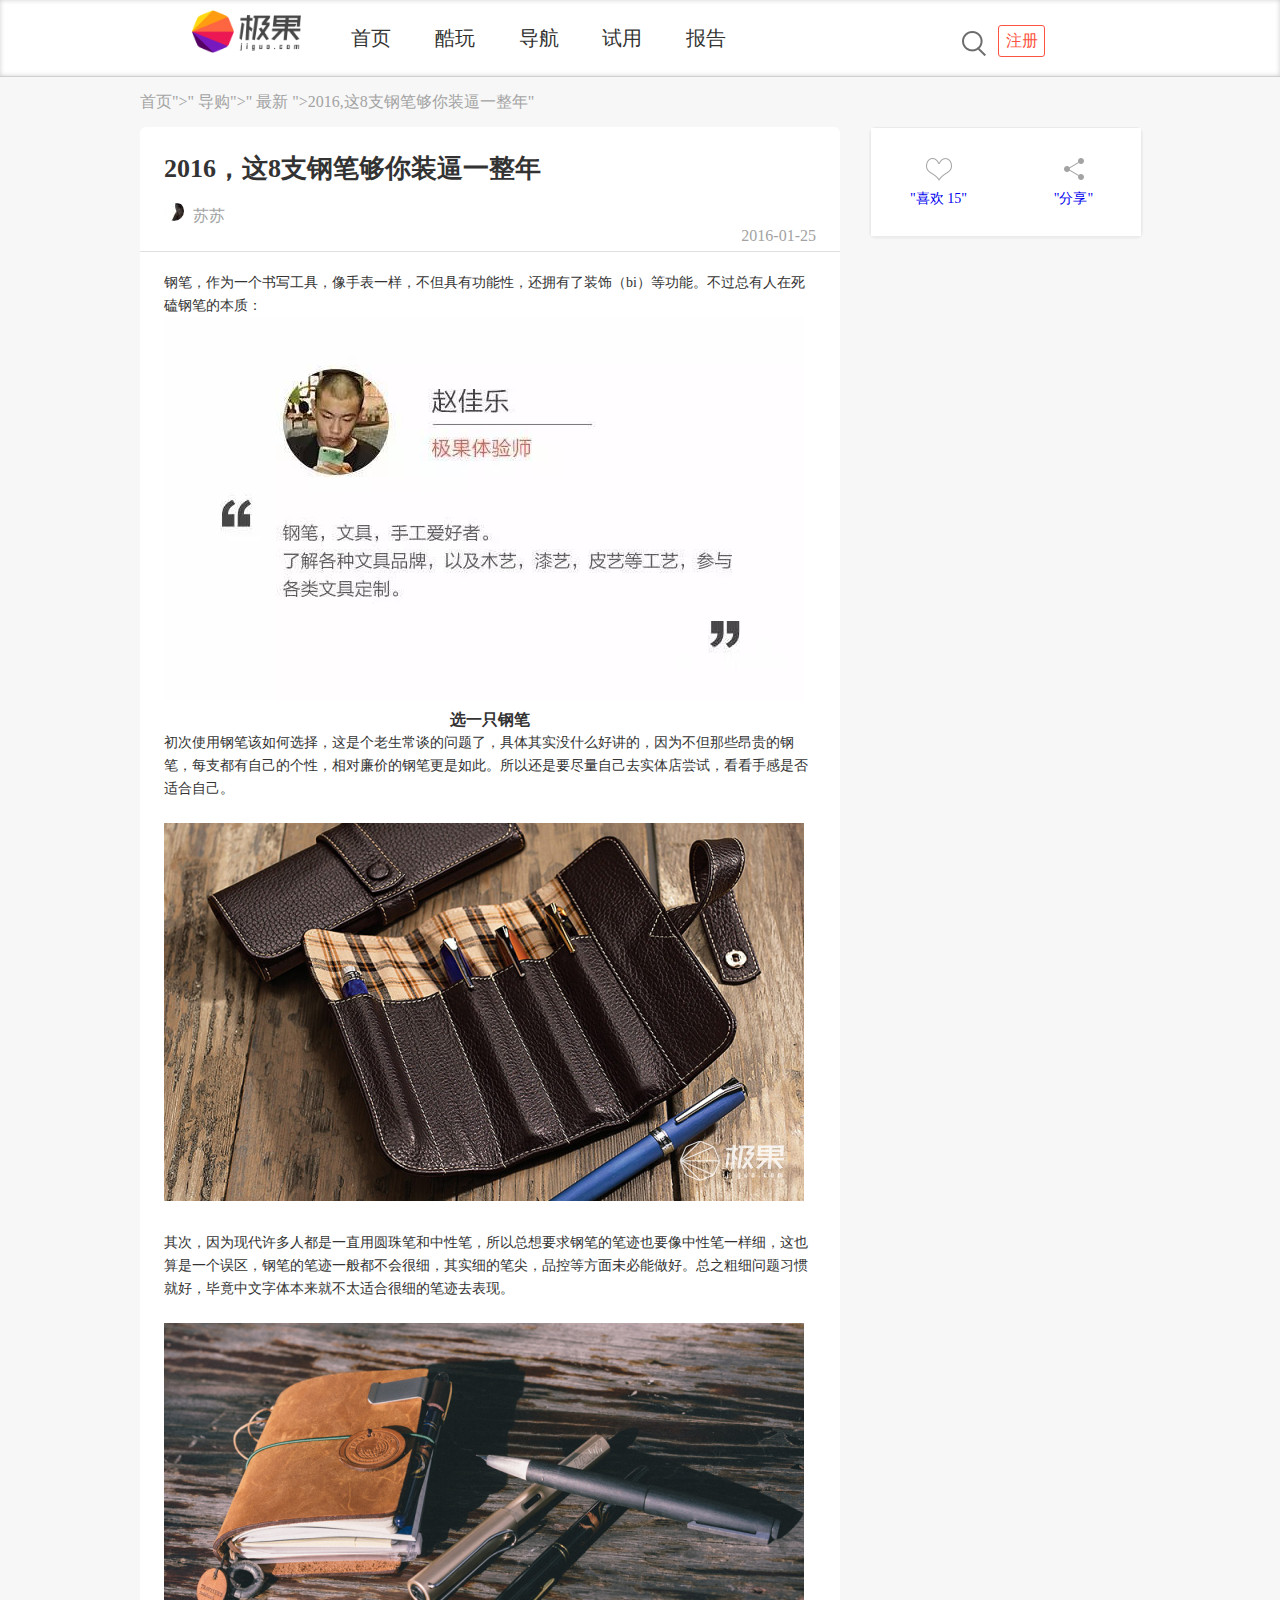
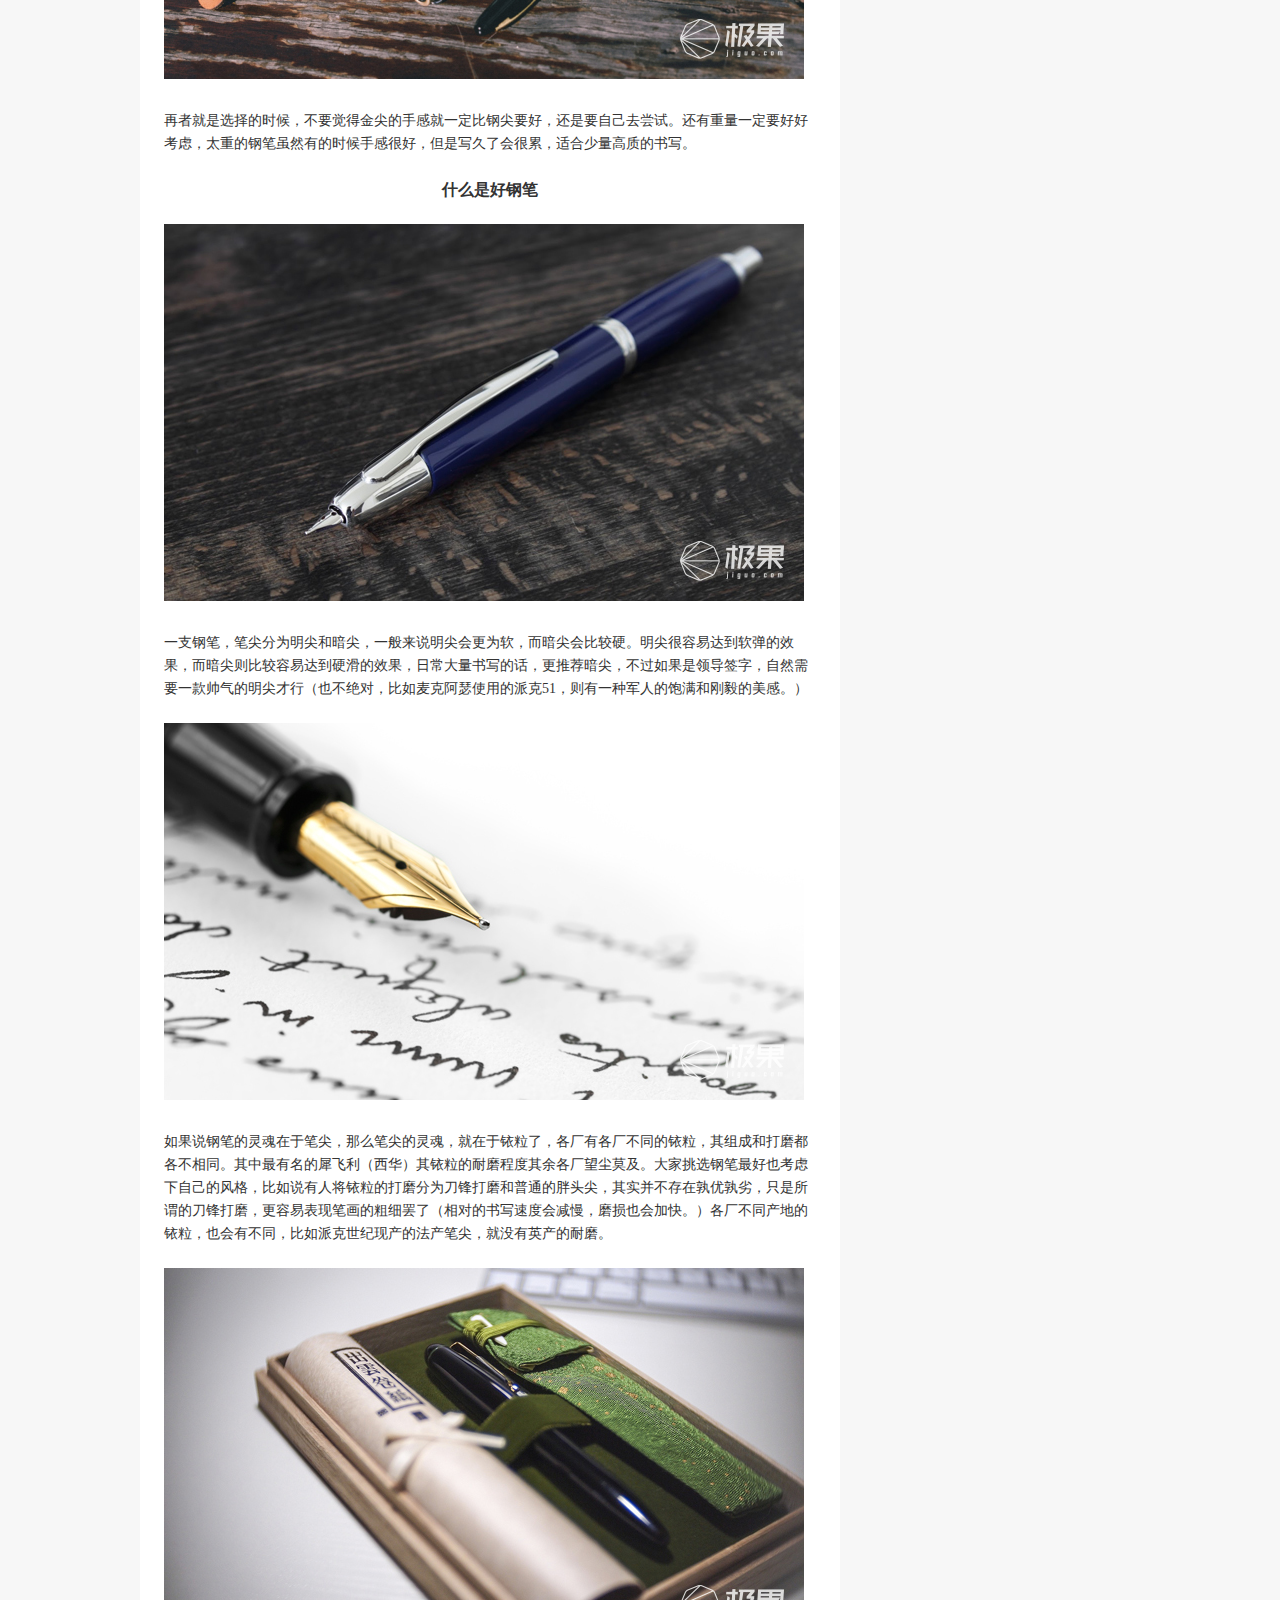
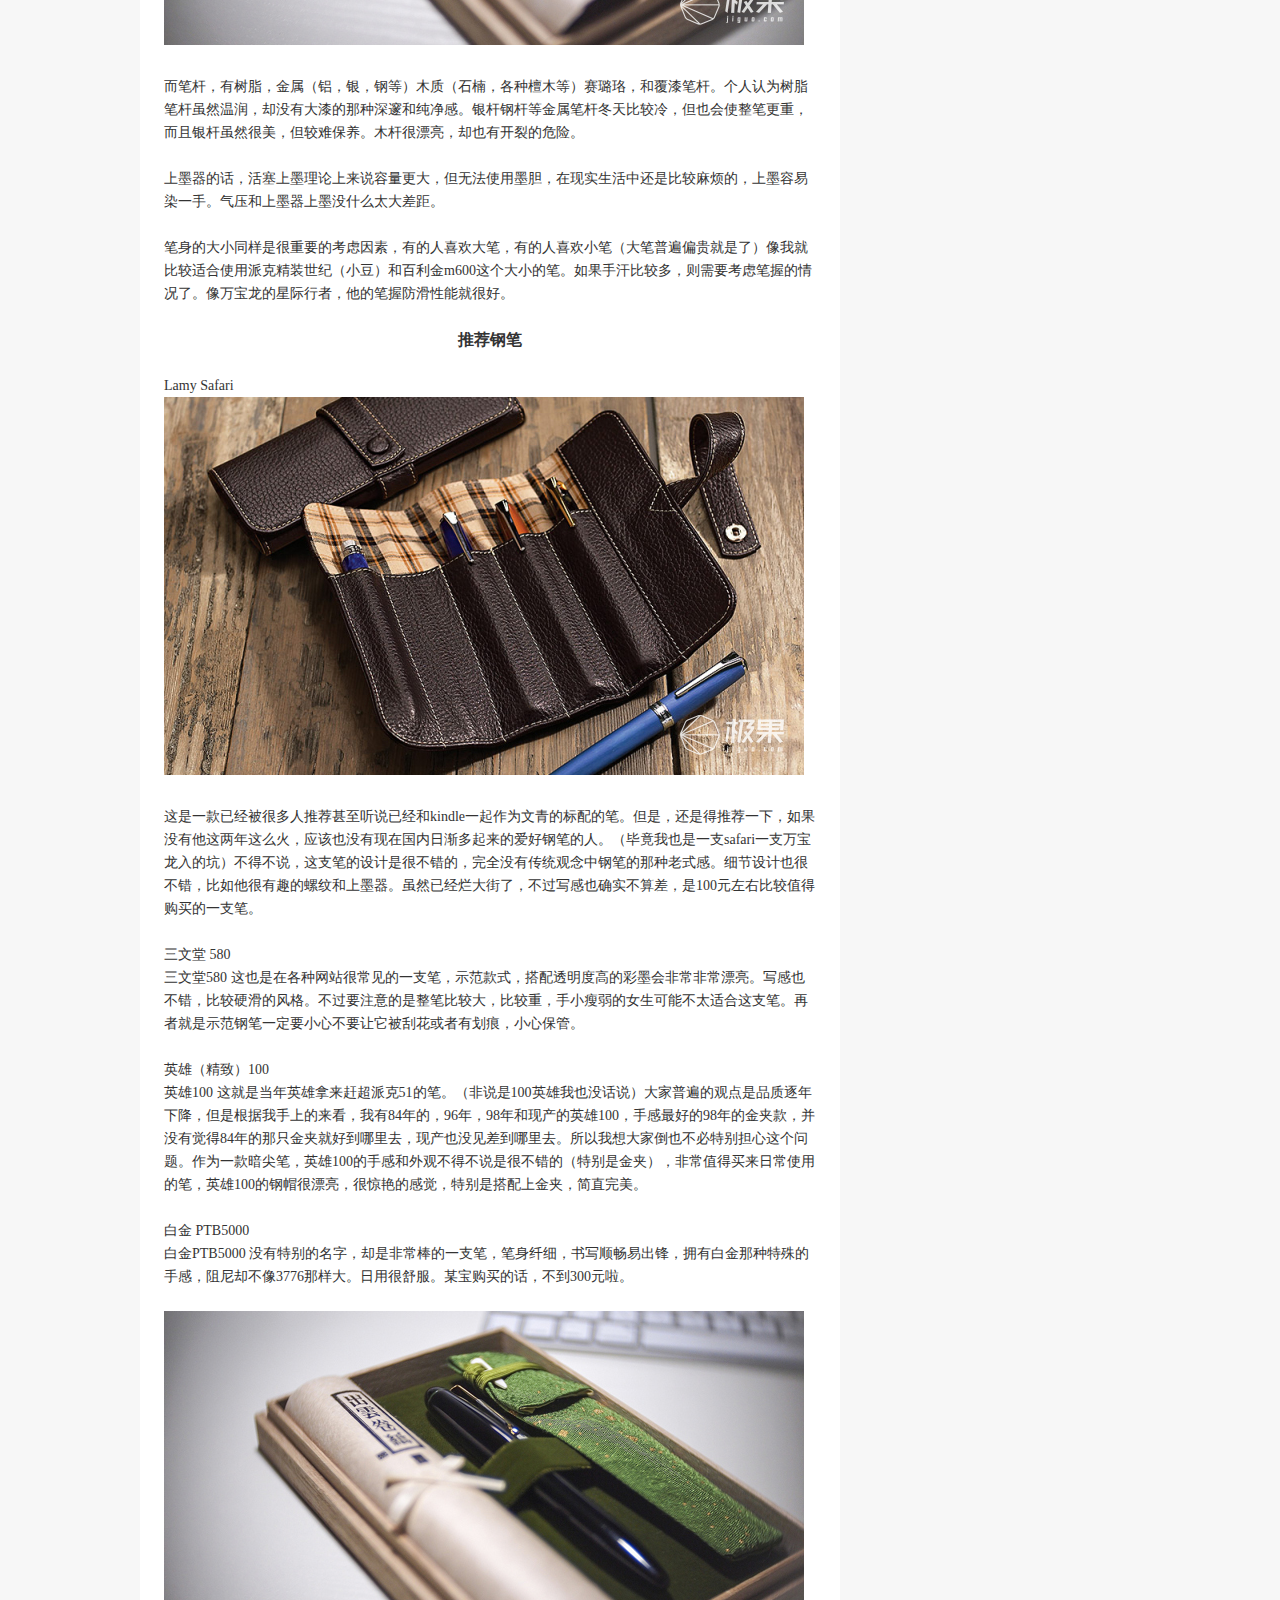
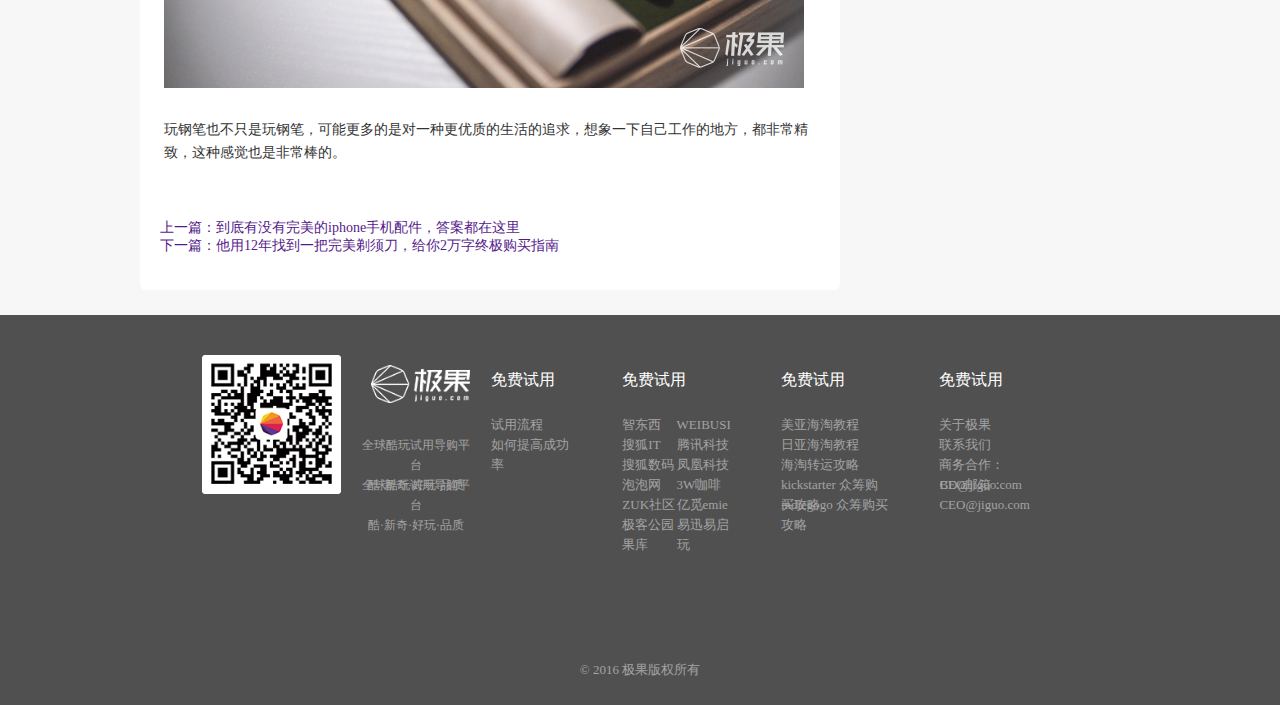
==== detail.html @ 45bd3908 "'静态'" ====
<!DOCTYPE html>
<html lang="en">

<head>
    <meta charset="UTF-8">
    <meta http-equiv="X-UA-Compatible" content="IE=edge">
    <meta name="viewport" content="width=device-width, initial-scale=1.0">
    <title>Document</title>
    <link rel="stylesheet" href="css/public_/header.css">
    <link rel="stylesheet" href="css/public_/footer.css">
    <link rel="stylesheet" href="css/detail/detail.css">
</head>

<body>
    <!-- 头部 -->
    <div class="header">
        <div>
            <div><a href="#"><img src="img/logonew.png" alt=""></a></div>
            <div>
                <ul>
                    <li><a href="#">首页</a></li>
                    <li><a href="#">酷玩</a></li>
                    <li><a href="#">导航</a></li>
                    <li><a href="#">试用</a></li>
                    <li><a href="#">报告</a></li>
                </ul>
            </div>
            <div>
                <div><a href="#"><img src="../img/search.png" alt=""></a></div>
                <!-- 当登录时a标签隐藏,显示用户名 -->
                <div><a href="../regist.html">注册</a><span class="username"></span></div>
            </div>
        </div>
    </div>
    <section class="box">
        <div class="wrap">
            <div class="bread">
                <a href="index.html">首页</a>">"
                <a href="guid.html">导购</a>">"
                <a href="guid.html">最新</a>
                ">2016,这8支钢笔够你装逼一整年"
            </div>
            <div class="detail">
                <article class="listInfo">
                    <aside class="top-info">
                        <h1>2016，这8支钢笔够你装逼一整年</h1>
                        <div class="btm">
                            <div class="userInfo">
                                <span class="avt"></span>
                                <span>苏苏</span>
                            </div>
                            <div class="right">2016-01-25</div>
                        </div>
                    </aside>
                    <div class="article">
                        <p>钢笔，作为一个书写工具，像手表一样，不但具有功能性，还拥有了装饰（bi）等功能。不过总有人在死磕钢笔的本质：</p>
                        <p><img src="img/detail.jpg"></p>
                        <p class="f16 acenter"><b>选一只钢笔</b></p>
                        <p>初次使用钢笔该如何选择，这是个老生常谈的问题了，具体其实没什么好讲的，因为不但那些昂贵的钢笔，每支都有自己的个性，相对廉价的钢笔更是如此。所以还是要尽量自己去实体店尝试，看看手感是否适合自己。
                        </p>
                        <p>&nbsp;</p>
                        <p><img src="img/detail1.jpg"></p>
                        <p>&nbsp;</p>
                        <p>其次，因为现代许多人都是一直用圆珠笔和中性笔，所以总想要求钢笔的笔迹也要像中性笔一样细，这也算是一个误区，钢笔的笔迹一般都不会很细，其实细的笔尖，品控等方面未必能做好。总之粗细问题习惯就好，毕竟中文字体本来就不太适合很细的笔迹去表现。
                        </p>
                        <p>&nbsp;</p>
                        <p><img src="img/detail2.jpg"></p>
                        <p>&nbsp;</p>
                        <p>再者就是选择的时候，不要觉得金尖的手感就一定比钢尖要好，还是要自己去尝试。还有重量一定要好好考虑，太重的钢笔虽然有的时候手感很好，但是写久了会很累，适合少量高质的书写。</p>
                        <p>&nbsp;</p>
                        <p class="f16"><b>什么是好钢笔</b></p>
                        <p>&nbsp;</p>
                        <p><img src="img/detail3.jpg"></p>
                        <p>&nbsp;</p>
                        <p>一支钢笔，笔尖分为明尖和暗尖，一般来说明尖会更为软，而暗尖会比较硬。明尖很容易达到软弹的效果，而暗尖则比较容易达到硬滑的效果，日常大量书写的话，更推荐暗尖，不过如果是领导签字，自然需要一款帅气的明尖才行（也不绝对，比如麦克阿瑟使用的派克51，则有一种军人的饱满和刚毅的美感。）
                        </p>
                        <p>&nbsp;</p>
                        <p><img src="img/detail4.jpg"></p>
                        <p>&nbsp;</p>
                        <p>如果说钢笔的灵魂在于笔尖，那么笔尖的灵魂，就在于铱粒了，各厂有各厂不同的铱粒，其组成和打磨都各不相同。其中最有名的犀飞利（西华）其铱粒的耐磨程度其余各厂望尘莫及。大家挑选钢笔最好也考虑下自己的风格，比如说有人将铱粒的打磨分为刀锋打磨和普通的胖头尖，其实并不存在孰优孰劣，只是所谓的刀锋打磨，更容易表现笔画的粗细罢了（相对的书写速度会减慢，磨损也会加快。）各厂不同产地的铱粒，也会有不同，比如派克世纪现产的法产笔尖，就没有英产的耐磨。
                        </p>
                        <p>&nbsp;</p>
                        <p><img src="img/detail5.jpg"></p>
                        <p>&nbsp;</p>
                        <p>而笔杆，有树脂，金属（铝，银，钢等）木质（石楠，各种檀木等）赛璐珞，和覆漆笔杆。个人认为树脂笔杆虽然温润，却没有大漆的那种深邃和纯净感。银杆钢杆等金属笔杆冬天比较冷，但也会使整笔更重，而且银杆虽然很美，但较难保养。木杆很漂亮，却也有开裂的危险。
                        </p>
                        <p>&nbsp;</p>
                        <p>上墨器的话，活塞上墨理论上来说容量更大，但无法使用墨胆，在现实生活中还是比较麻烦的，上墨容易染一手。气压和上墨器上墨没什么太大差距。</p>
                        <p>&nbsp;</p>
                        <p>笔身的大小同样是很重要的考虑因素，有的人喜欢大笔，有的人喜欢小笔（大笔普遍偏贵就是了）像我就比较适合使用派克精装世纪（小豆）和百利金m600这个大小的笔。如果手汗比较多，则需要考虑笔握的情况了。像万宝龙的星际行者，他的笔握防滑性能就很好。
                        </p>
                        <p>&nbsp;</p>
                        <p class="f16 acenter"><b>推荐钢笔</b></p>
                        <p>&nbsp;</p>
                        <p>Lamy Safari</p>
                        <p><img src="img/detail1.jpg"></p>
                        <p>&nbsp;</p>
                        <p>这是一款已经被很多人推荐甚至听说已经和kindle一起作为文青的标配的笔。但是，还是得推荐一下，如果没有他这两年这么火，应该也没有现在国内日渐多起来的爱好钢笔的人。（毕竟我也是一支safari一支万宝龙入的坑）不得不说，这支笔的设计是很不错的，完全没有传统观念中钢笔的那种老式感。细节设计也很不错，比如他很有趣的螺纹和上墨器。虽然已经烂大街了，不过写感也确实不算差，是100元左右比较值得购买的一支笔。
                        </p>
                        <p>&nbsp;</p>
                        <p>三文堂 580</p>
                        <p>三文堂580
                            这也是在各种网站很常见的一支笔，示范款式，搭配透明度高的彩墨会非常非常漂亮。写感也不错，比较硬滑的风格。不过要注意的是整笔比较大，比较重，手小瘦弱的女生可能不太适合这支笔。再者就是示范钢笔一定要小心不要让它被刮花或者有划痕，小心保管。
                        </p>
                        <p>&nbsp;</p>
                        <p>英雄（精致）100</p>
                        <p>英雄100
                            这就是当年英雄拿来赶超派克51的笔。（非说是100英雄我也没话说）大家普遍的观点是品质逐年下降，但是根据我手上的来看，我有84年的，96年，98年和现产的英雄100，手感最好的98年的金夹款，并没有觉得84年的那只金夹就好到哪里去，现产也没见差到哪里去。所以我想大家倒也不必特别担心这个问题。作为一款暗尖笔，英雄100的手感和外观不得不说是很不错的（特别是金夹），非常值得买来日常使用的笔，英雄100的钢帽很漂亮，很惊艳的感觉，特别是搭配上金夹，简直完美。
                        </p>
                        <p>&nbsp;</p>
                        <p>白金 PTB5000</p>
                        <p>白金PTB5000 没有特别的名字，却是非常棒的一支笔，笔身纤细，书写顺畅易出锋，拥有白金那种特殊的手感，阻尼却不像3776那样大。日用很舒服。某宝购买的话，不到300元啦。</p>
                        <p>&nbsp;</p>
                        <p><img src="img/detail5.jpg"></p>
                        <p>&nbsp;</p>
                        <p>玩钢笔也不只是玩钢笔，可能更多的是对一种更优质的生活的追求，想象一下自己工作的地方，都非常精致，这种感觉也是非常棒的。</p>
                    </div>
                    <ul class="article-btm">
                        <li><a href=>上一篇：到底有没有完美的iphone手机配件，答案都在这里</a></li>
                        <li><a href=>下一篇：他用12年找到一把完美剃须刀，给你2万字终极购买指南</a></li>
                    </ul>
                </article>
                <aside class="listR">
                    <dl class="detailFeel">
                        <dd>
                            <a href="#">
                                "喜欢 15"
                            </a>
                        </dd>
                        <dd>
                            <a href="#">
                                "分享"
                            </a>
                        </dd>
                    </dl>
                </aside>
            </div>
        </div>
    </section>
    <!-- 尾部 -->
    <footer>
        <ul class="footer_main">
            <li><img src="img/code.png" alt=""></li>
            <li>
                <div class="title"><img src="img/logoImg.jpg" alt=""></div>
                <p>全球酷玩试用导购平台<br>
                    酷·新奇·好玩·品质</p>
                <p>全球酷玩试用导购平台<br>
                    酷·新奇·好玩·品质</p>
            </li>
            <li>
                <div class="top">免费试用</div>
                <ul class="text">
                    <li>试用流程</li>
                    <li>如何提高成功率</li>
                </ul>
            </li>
            <li>
                <!-- 智东西WEIBUSI
搜狐IT腾讯科技
搜狐数码凤凰科技
凤凰数码PConline
泡泡网3W咖啡
ZUK社区亿觅emie
极客公园易迅易启玩
果库 -->
                <div class="top">免费试用</div>
                <ul class="text">
                    <li><span>智东西</span><span>WEIBUSI</span> </li>
                    <li><span>搜狐IT</span><span>腾讯科技</span> </li>
                    <li><span>搜狐数码</span><span>凤凰科技</span> </li>
                    <li><span>泡泡网</span><span>3W咖啡</span> </li>
                    <li><span>ZUK社区</span><span>亿觅emie</span> </li>
                    <li><span>极客公园</span><span>易迅易启玩</span> </li>
                    <li><span>果库</span><span></span> </li>
                    <li></li>
                    <li></li>
                    <li></li>
                </ul>

            </li>
            <li>
                <div class="top">免费试用</div>
                <ul class="text">
                    <!-- 美亚海淘教程
日亚海淘教程
海淘转运攻略
kickstarter 众筹购买攻略
indiegogo 众筹购买攻略 -->
                    <li>美亚海淘教程</li>
                    <li>日亚海淘教程</li>
                    <li>海淘转运攻略</li>
                    <li>kickstarter&nbsp;众筹购买攻略</li>
                    <li>indiegogo&nbsp;众筹购买攻略</li>
                </ul>
            </li>
            <li>
                <div class="top">免费试用</div>
                <ul class="text">
                    <!-- 关于极果
联系我们
商务合作：BD@jiguo.com
CEO邮箱：CEO@jiguo.com -->
                    <li>关于极果</li>
                    <li>联系我们</li>
                    <li>商务合作：BD@jiguo.com</li>
                    <li>CEO邮箱：CEO@jiguo.com </li>
                </ul>
            </li>

        </ul>
        <p>&copy; 2016 极果版权所有</p>
    </footer>
</body>

</html>
---- css/public_/header.css ----
/* 头部 */
* {
  margin: 0;
  padding: 0;
  list-style: none;
  text-decoration: none;
}
.username{
  font-size: 12px;
  
}
.header {
  width: 100%;
  height: 76px;
  border-bottom: 1px solid #cecfcf;
  box-shadow: 0 0 5px #cecfcf inset;
}
.header > div {
  width: 70%;
  height: 100%;
  margin: 0 auto;
  display: flex;
}
.header > div > div:nth-of-type(1) {
  width: 15%;
}
.header > div > div:nth-of-type(1) > a > img {
  margin-top: 10px;
  width: 81%;
  cursor: pointer;
}
.header > div > div:nth-of-type(1) > a > img:hover {
  animation: logo 0.8s ease-in-out infinite;
}
@keyframes logo {
  100% {
    opacity: 0.5;
  }
}
.header > div > div:nth-of-type(2) {
  width: 65%;
  justify-content: flex-start;
}
.header > div > div:nth-of-type(2) > ul {
  width: 100%;
  display: flex;
  line-height: 76px;
  padding-left: 25px;
  box-sizing: border-box;
  justify-content: flex-start;
}
.header > div > div:nth-of-type(2) > ul > li {
  width: 15%;
  font-size: 20px;
}
.header > div > div:nth-of-type(2) > ul > li > a {
  color: #333;
}
.header > div > div:nth-of-type(2) > ul > li > a:hover {
  color: #fe5341;
}
.header > div > div:nth-of-type(2) > ul .ac {
  color: #fe5341;
}
.header > div > div:nth-of-type(3) {
  width: 20%;
  display: flex;
}
.header > div > div:nth-of-type(3) > div {
  flex: 1;
}
.header > div > div:nth-of-type(3) > div:nth-of-type(1) {
  position: relative;
}
.header > div > div:nth-of-type(3) > div:nth-of-type(1) > a > img {
  position: absolute;
  top: 31px;
  left: 53px;
  transition: all 0.08s ease;
}
.header > div > div:nth-of-type(3) > div:nth-of-type(1) > a > img:hover {
  transform: scale(1.2);
}
.header > div > div:nth-of-type(3) > div:nth-of-type(2) {
  padding-top: 25px;
  box-sizing: border-box;
}
.header > div > div:nth-of-type(3) > div:nth-of-type(2) > a {
  display: inline-block;
  width: 50%;
  height: 30px;
  text-align: center;
  line-height: 30px;
  border-radius: 3px;
  color: #fe5341;
  border: 1px #fe5341 solid;
  display: block;
}
.header > div > div:nth-of-type(3) > div:nth-of-type(2) > a:hover {
  color: white;
  background-color: #fe5341;
}
---- css/public_/footer.css ----
/* 尾部 */
* {
  margin: 0;
  padding: 0;
  list-style: none;
  text-decoration: none;
}
footer {
  width: 100%;
  height: 350px;
  padding-top: 40px;
  background-color: #505050;
  /*  // 版心80% */
}
footer .footer_main {
  width: 70%;
  height: 300px;
  margin: 0 auto;
  display: flex;
  flex-direction: row;
  justify-content: space-between;
}
footer .footer_main > li {
  flex: 1;
  margin-right: 10px;
  margin-left: 10px;
}
footer .footer_main > li > img {
  width: 100%;
  box-sizing: border-box;
}
footer .footer_main > li > .top {
  width: 100%;
  color: #FFF;
  padding-top: 10px;
  height: 60px;
  box-sizing: border-box;
  line-height: 30px;
}
footer .footer_main > li .text {
  width: 100%;
  box-sizing: border-box;
  height: 240px ;
  font-size: 13px;
  color: #a3a3a3;
}
footer .footer_main > li .text > li {
  height: 20px;
  line-height: 20px;
  display: flex;
  padding-right: 30px;
}
footer .footer_main > li .text > li > span {
  flex: 1;
}
footer .footer_main > li:nth-of-type(2) {
  text-align: center;
  flex: 0.8;
}
footer .footer_main > li:nth-of-type(2) .title {
  width: 100%;
  height: 80px;
}
footer .footer_main > li:nth-of-type(2) .title > img {
  padding: 10px;
  width: 90%;
}
footer .footer_main > li:nth-of-type(2) p {
  color: #a3a3a3;
  height: 40px;
  font-size: 12px;
  line-height: 20px;
}
footer .footer_main > li:nth-of-type(3) {
  flex: 0.8;
}
footer .footer_main > li:last-of-type .text li {
  padding-right: 0;
}
footer > p {
  text-align: center;
  line-height: 30px;
  font-size: 13px;
  width: 100%;
  height: 50px;
  color: #a3a3a3;
}
---- css/detail/detail.css ----
* {
  margin: 0;
  padding: 0;
  list-style: none;
  text-decoration: none;
}
.box {
  display: flex;
  background: #f7f7f7;
  color: #333;
  justify-content: space-around;
}
.box .wrap {
  width: 1000px;
  margin: 0 auto;
}
.box .wrap .bread {
  display: block;
  color: #a3a3a3;
  height: 50px;
  line-height: 50px;
}
.box .wrap .bread a {
  color: #a3a3a3;
  background-color: transparent;
  text-decoration: none;
}
.box .wrap .detail {
  display: block;
}
.box .wrap .detail .listInfo {
  width: 700px;
  border-radius: 6px;
  margin-bottom: 25px;
  float: left;
  background-color: #fff;
}
.box .wrap .detail .listInfo .top-info {
  padding: 24px;
  border-bottom: 1px solid #e0e0e0;
}
.box .wrap .detail .listInfo .top-info h1 {
  font-size: 26px;
  padding-bottom: 15px;
}
.box .wrap .detail .listInfo .top-info .btm {
  color: #a3a3a3;
}
.box .wrap .detail .listInfo .top-info .btm .userInfo .avt {
  width: 20px;
  height: 20px;
  border-radius: 50%;
  background: url(../../img/tx.jpg) no-repeat;
}
.box .wrap .detail .listInfo .top-info .btm .userInfo span {
  display: inline-block;
  margin-right: 5px;
}
.box .wrap .detail .listInfo .top-info .btm .right {
  float: right;
}
.box .wrap .detail .listInfo .top-info .fix:after {
  height: 0;
  display: block;
  visibility: hidden;
  clear: both;
  content: "";
}
.box .wrap .detail .listInfo .article {
  font-size: 14px;
  line-height: 23px;
  padding: 19px 24px 20px;
}
.box .wrap .detail .listInfo .article .f16 {
  font-size: 16px;
  text-align: center;
}
.box .wrap .detail .listInfo .article img {
  max-width: 100%;
  margin: 0 auto;
}
.box .wrap .detail .listInfo .article-btm {
  padding: 35px 0 35px 20px;
  font-size: 14px;
}
.box .wrap .detail .listInfo .article-btm li {
  border: medium none;
  margin: 0;
}
.box .wrap .detail .listR {
  width: 270px;
  float: right;
}
.box .wrap .detail .listR .detailFeel {
  width: 100%;
  float: left;
  background: #fff;
  height: 108px;
  border-radius: 6px;
  font-size: 14px;
  border: 1px solid #ebeaea;
  box-shadow: 0 1px 1px 1px #eee;
}
.box .wrap .detail .listR .detailFeel dd {
  background: #fff;
  float: left;
  width: 50%;
  height: 108px;
  display: table;
  text-align: center;
  box-sizing: border-box;
}
.box .wrap .detail .listR .detailFeel dd dd:first-child {
  border-right: 1px solid #ebeaea;
}
.box .wrap .detail .listR .detailFeel dd a {
  display: table-cell;
  width: 100%;
  height: 108px;
  vertical-align: middle;
}
.box .wrap .detail .listR .detailFeel dd a:hover {
  color: #fe5341;
}
.box .wrap .detail .listR .detailFeel dd a:before {
  background: url(../../img/xinRedo.png) no-repeat center center;
  width: 100%;
  height: 26px;
  margin-bottom: 8px;
  content: '';
  display: block;
}
.box .wrap .detail .listR .detailFeel dd a:hover:before {
  background-image: url(../../img/xinRedh.png);
}
.box .wrap .detail .listR .detailFeel dd:last-child a:before {
  background: url(../../img/share_yj1.png) no-repeat center center;
}
.box .wrap .detail .listR .detailFeel dd:last-child a:hover:before {
  background-image: url(../../img/shareh_yj1.png);
}
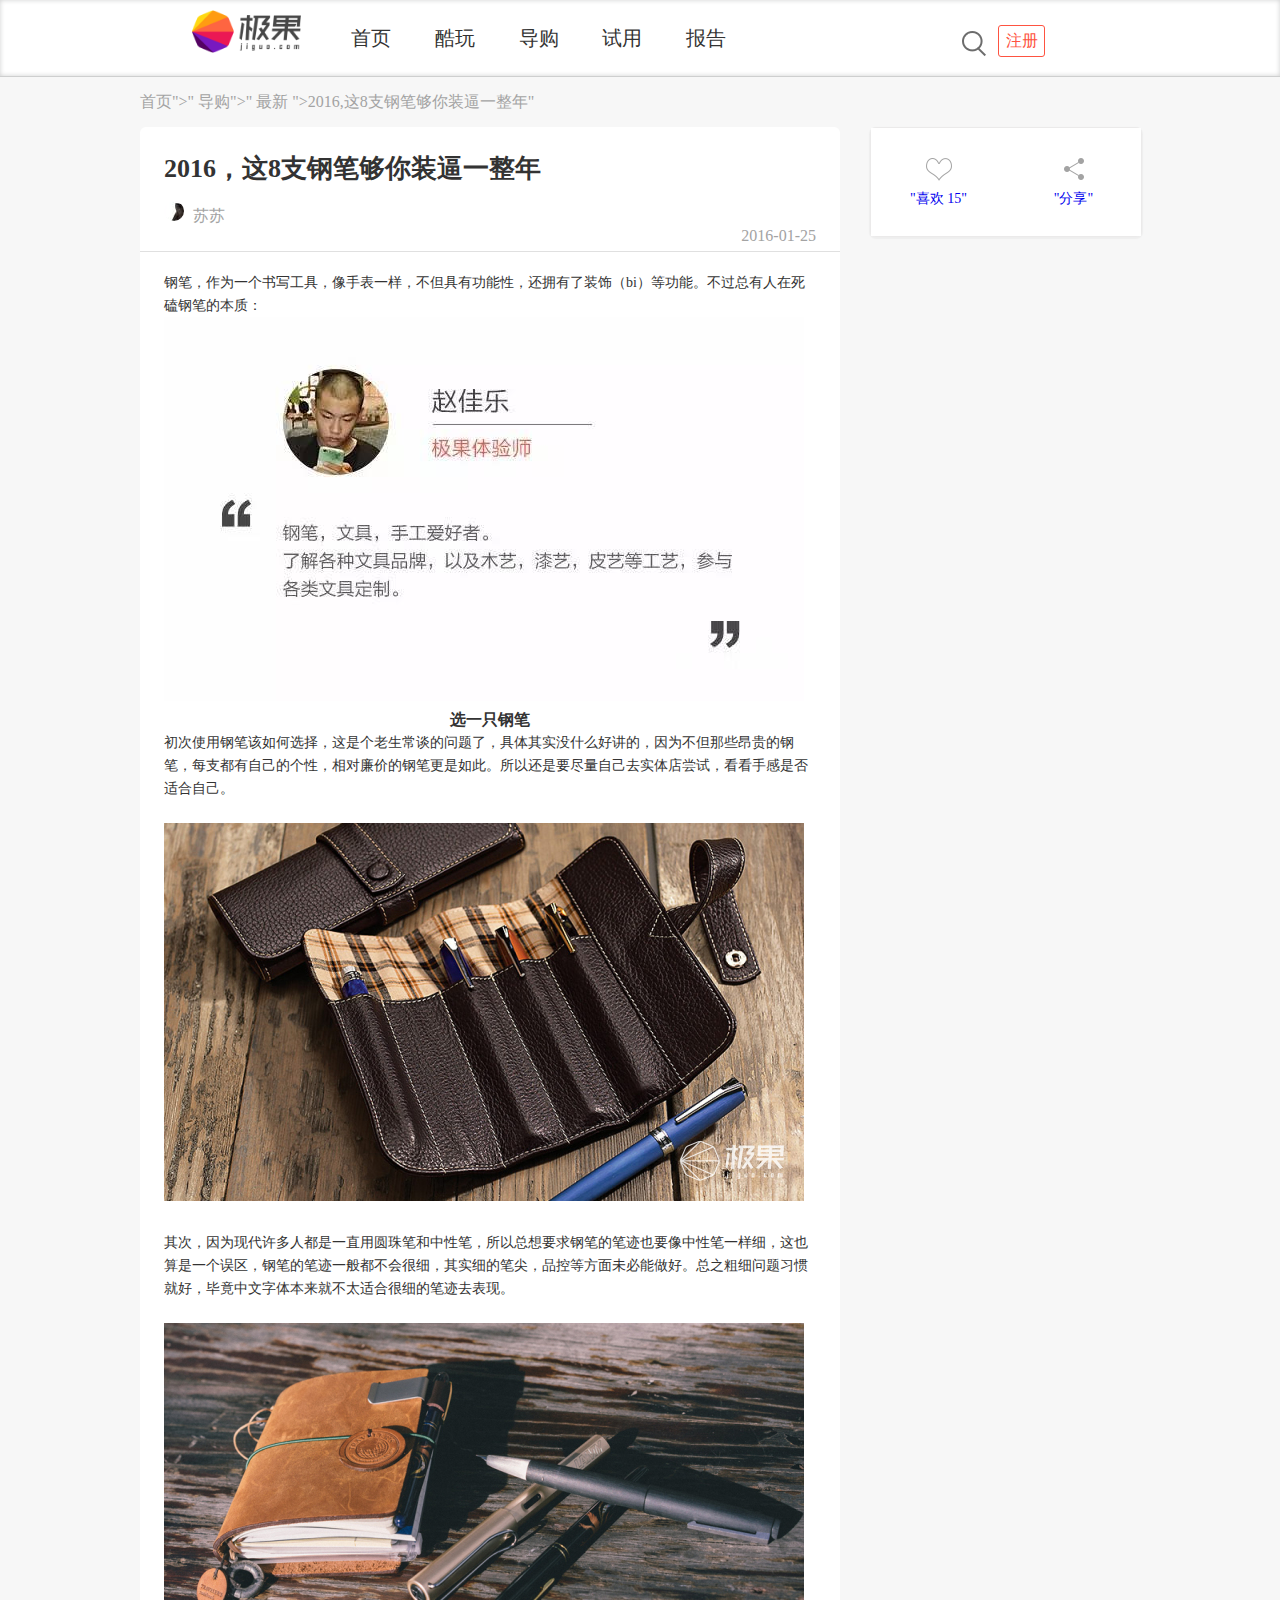
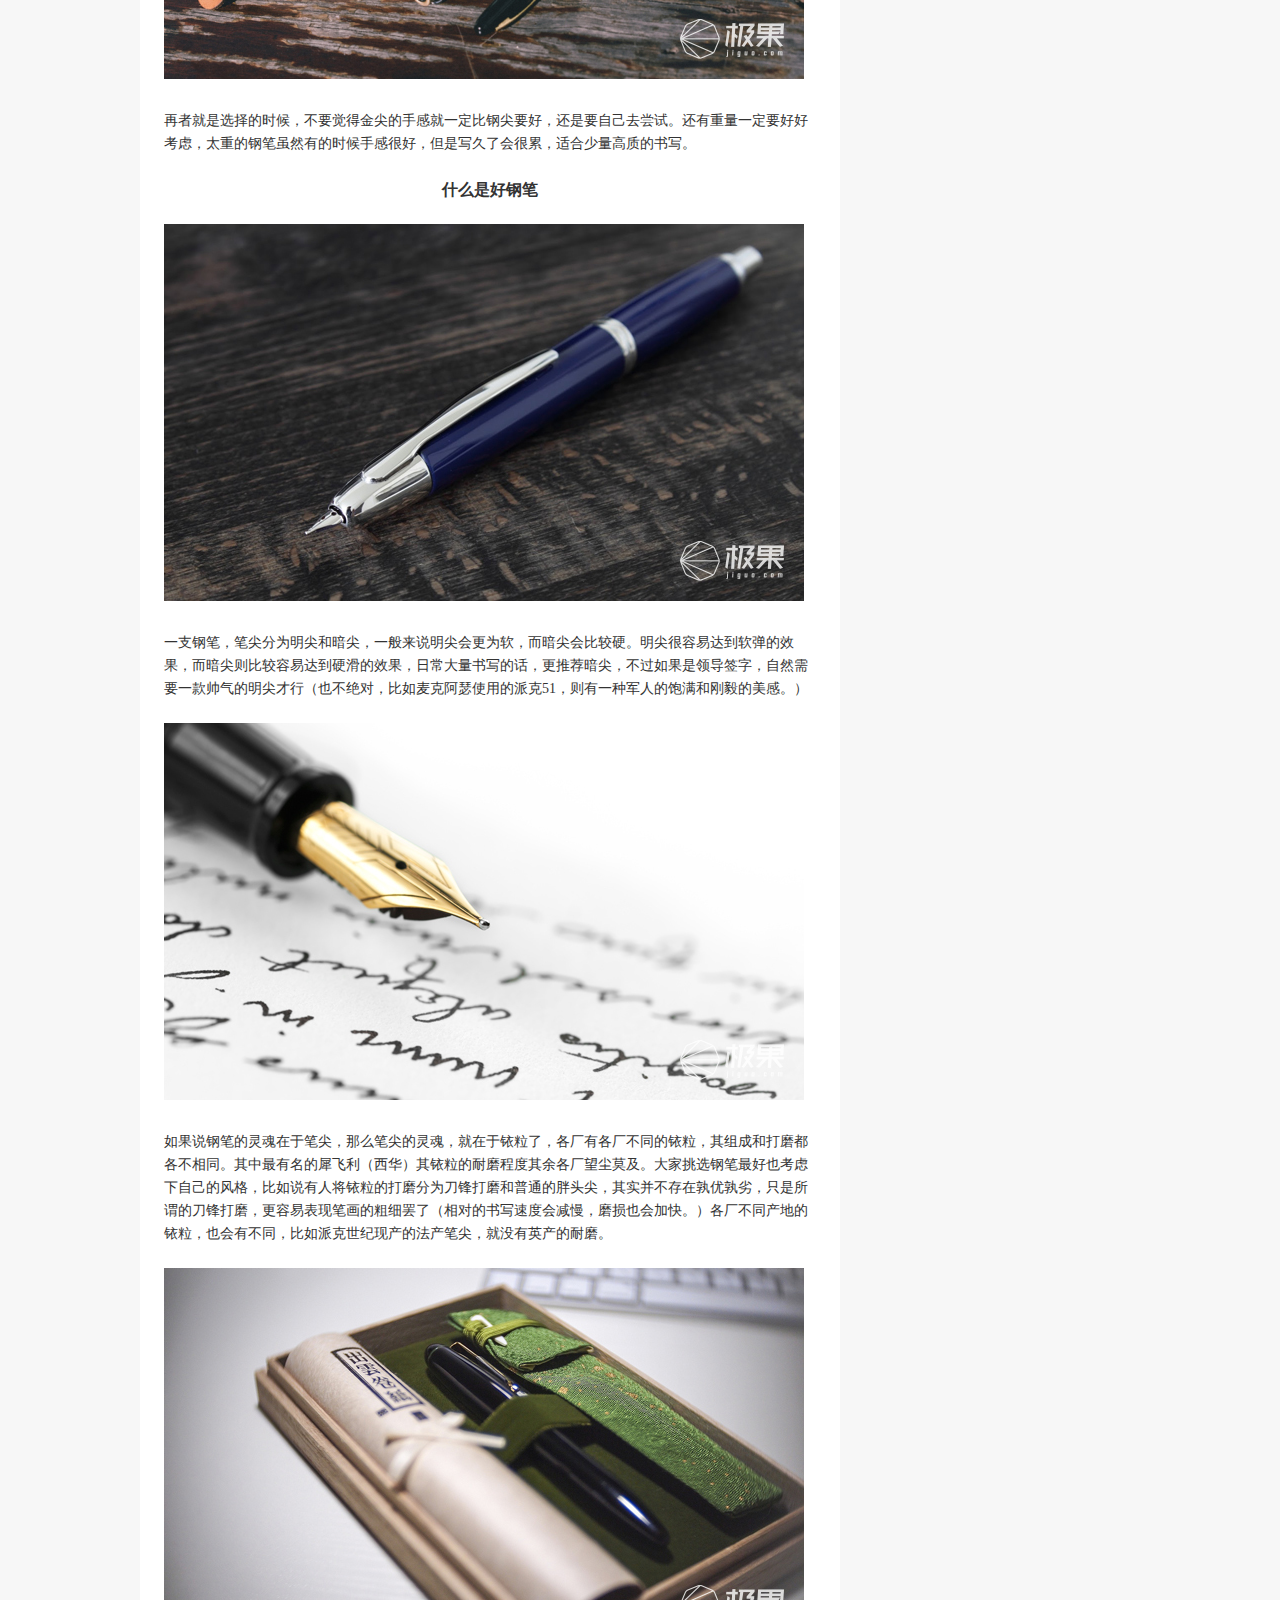
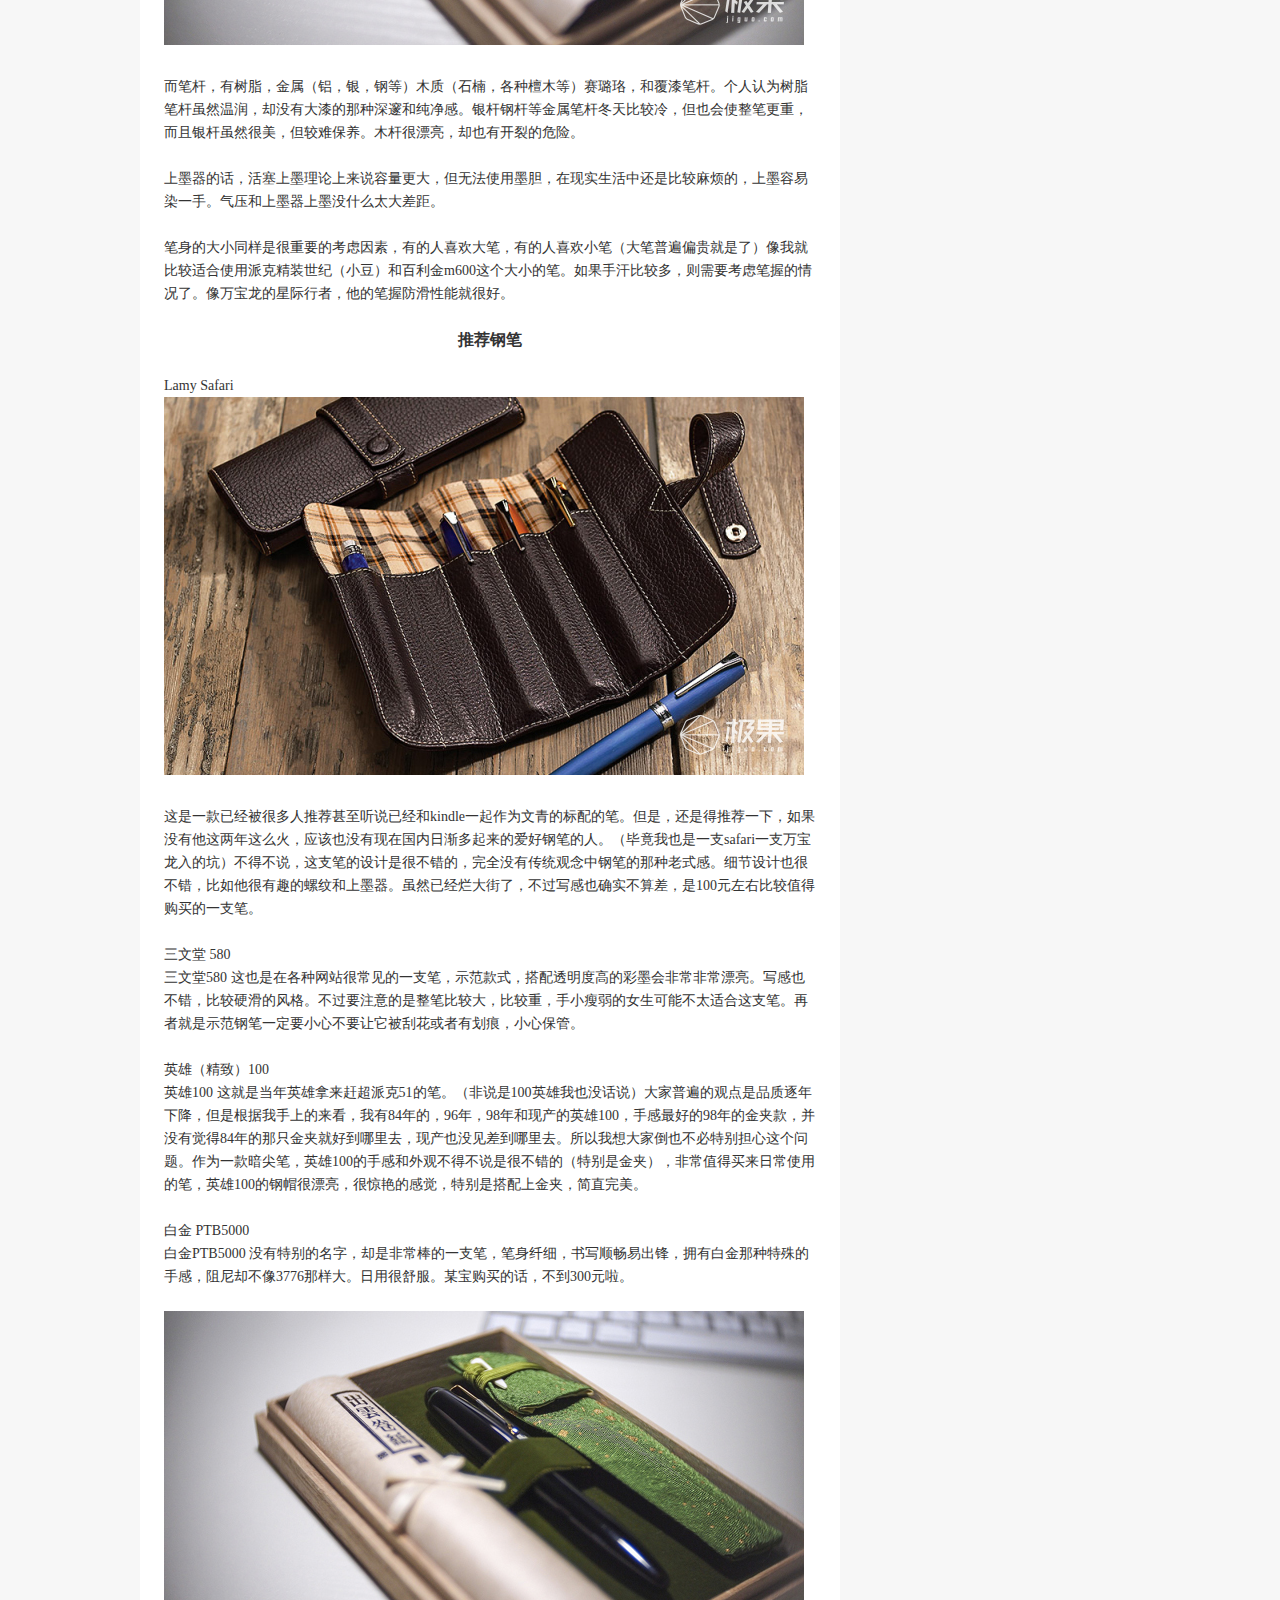
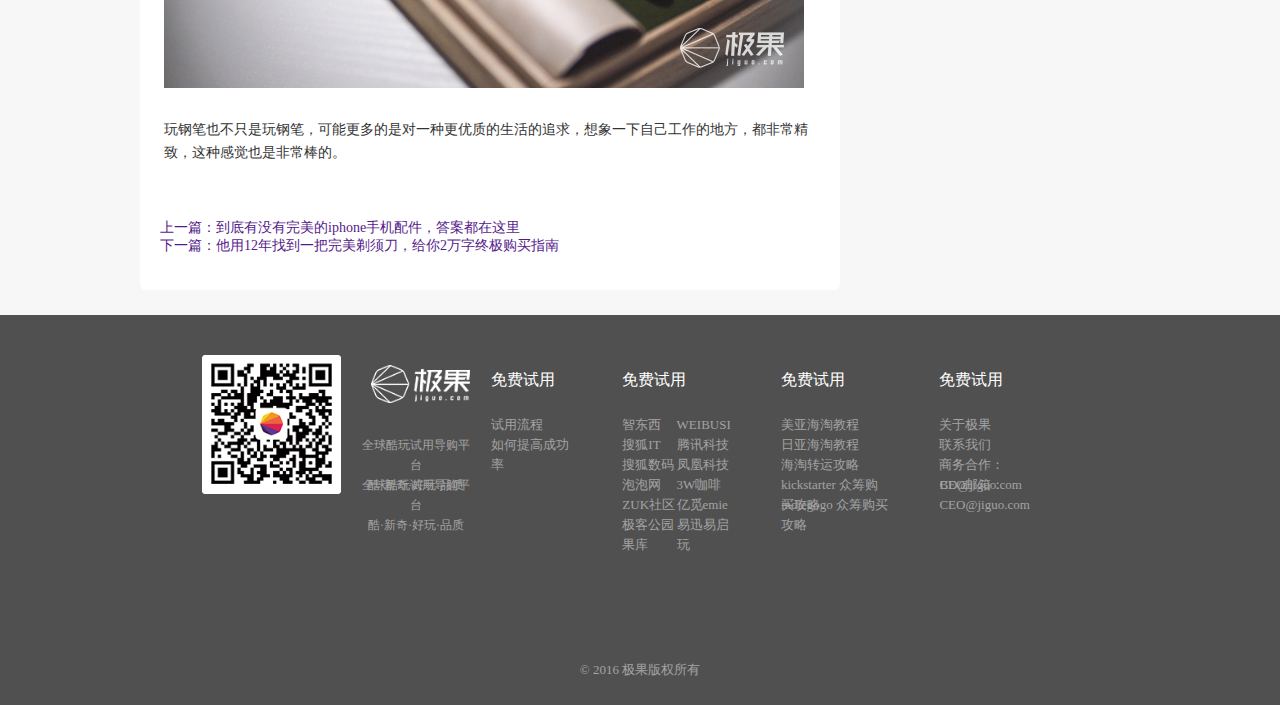
==== commit 2c8cbd28: "url修改" ====
--- a/detail.html
+++ b/detail.html
@@ -18,11 +18,11 @@
             <div><a href="#"><img src="img/logonew.png" alt=""></a></div>
             <div>
                 <ul>
-                    <li><a href="#">首页</a></li>
-                    <li><a href="#">酷玩</a></li>
-                    <li><a href="#">导航</a></li>
-                    <li><a href="#">试用</a></li>
-                    <li><a href="#">报告</a></li>
+                    <li><a href="./index.html">首页</a></li>
+                    <li><a href="./play/play.html">酷玩</a></li>
+                    <li><a href="./guid.html">导购</a></li>
+                    <li><a href="./use/use.html">试用</a></li>
+                    <li><a href="./report/report.html">报告</a></li>
                 </ul>
             </div>
             <div>
